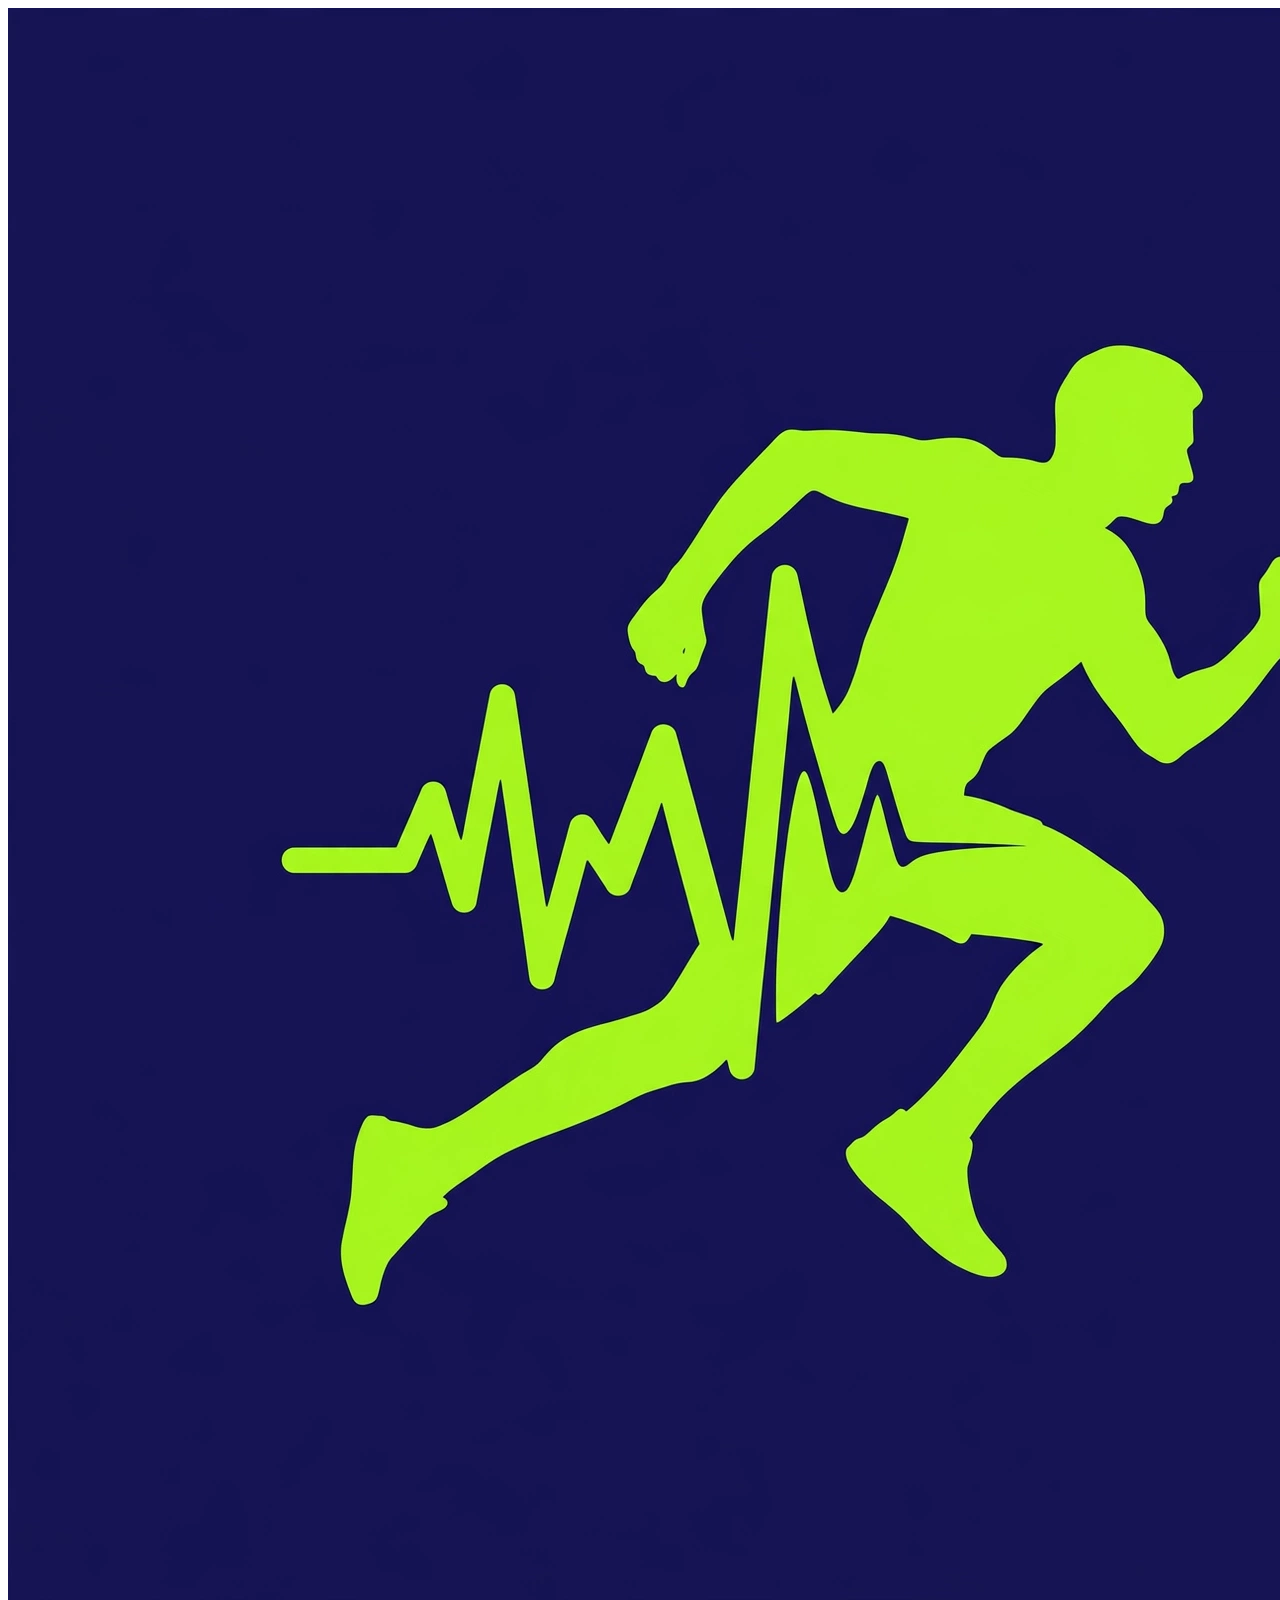
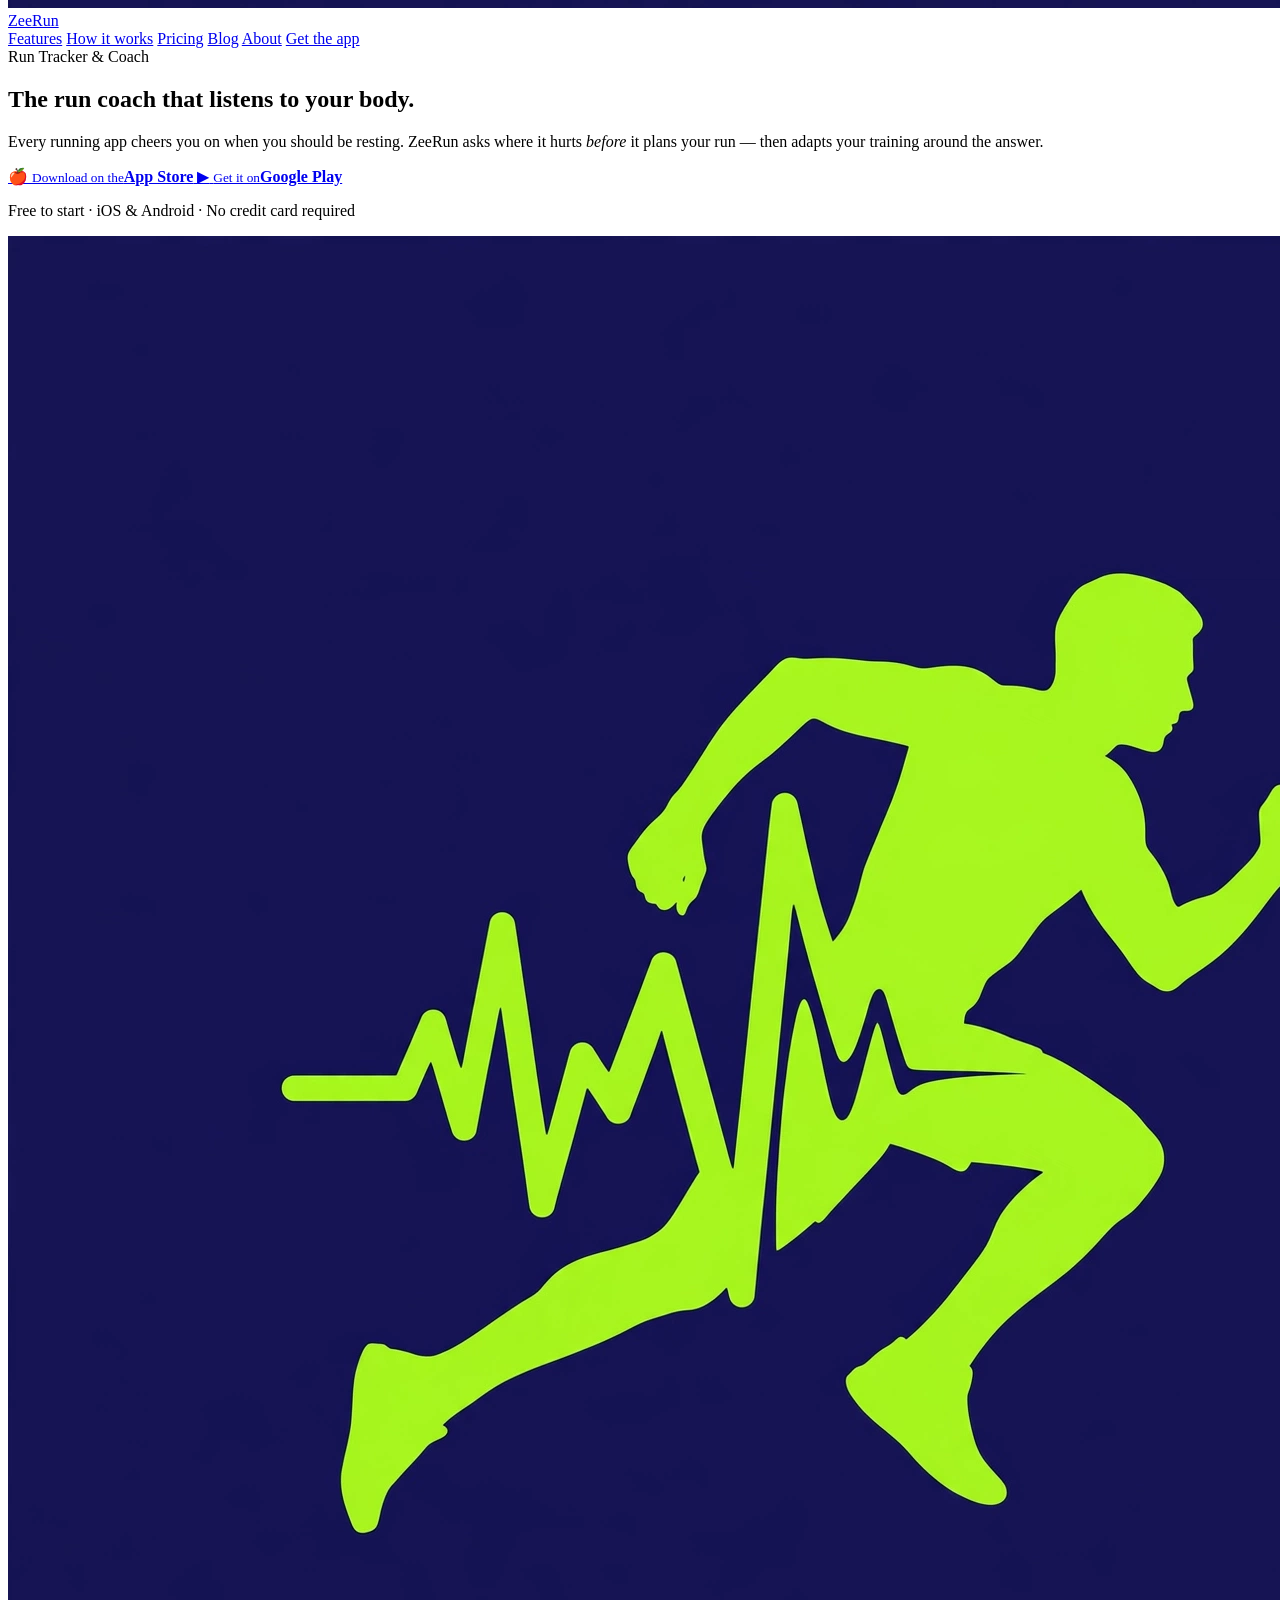
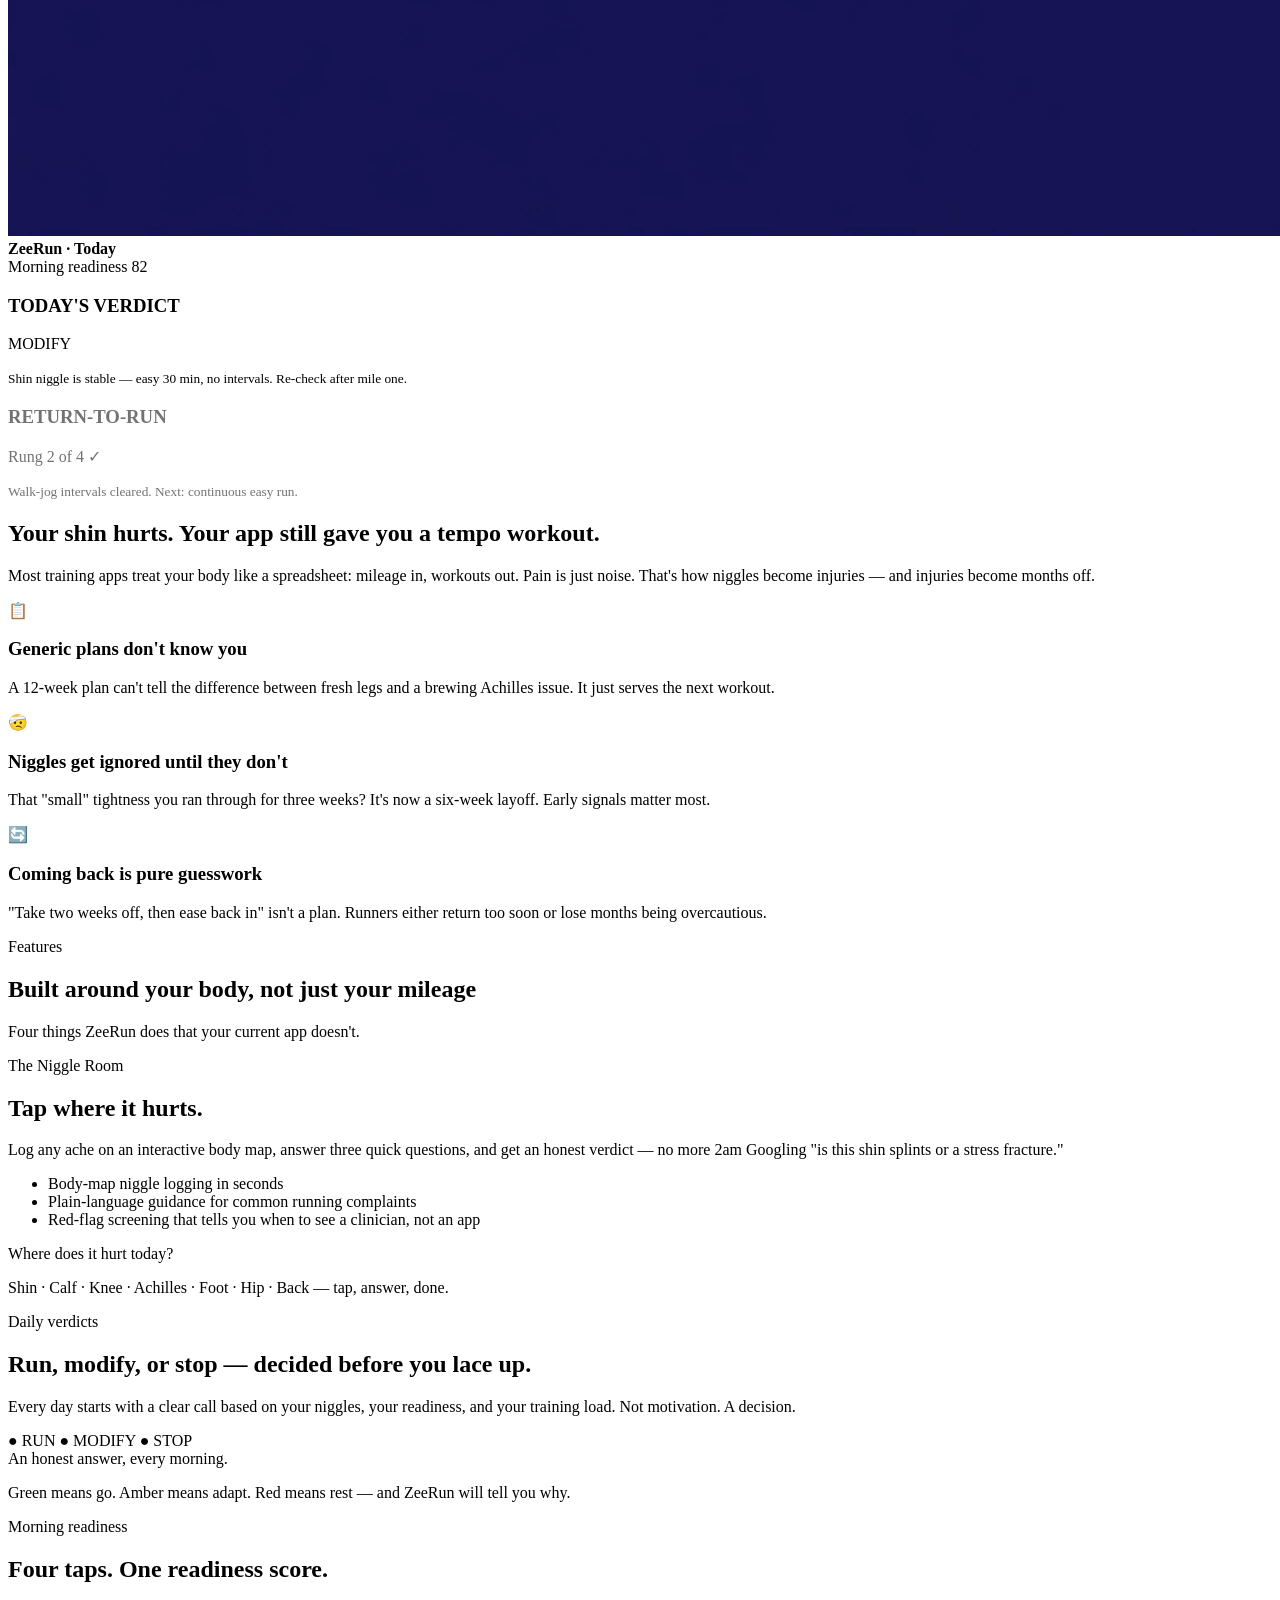
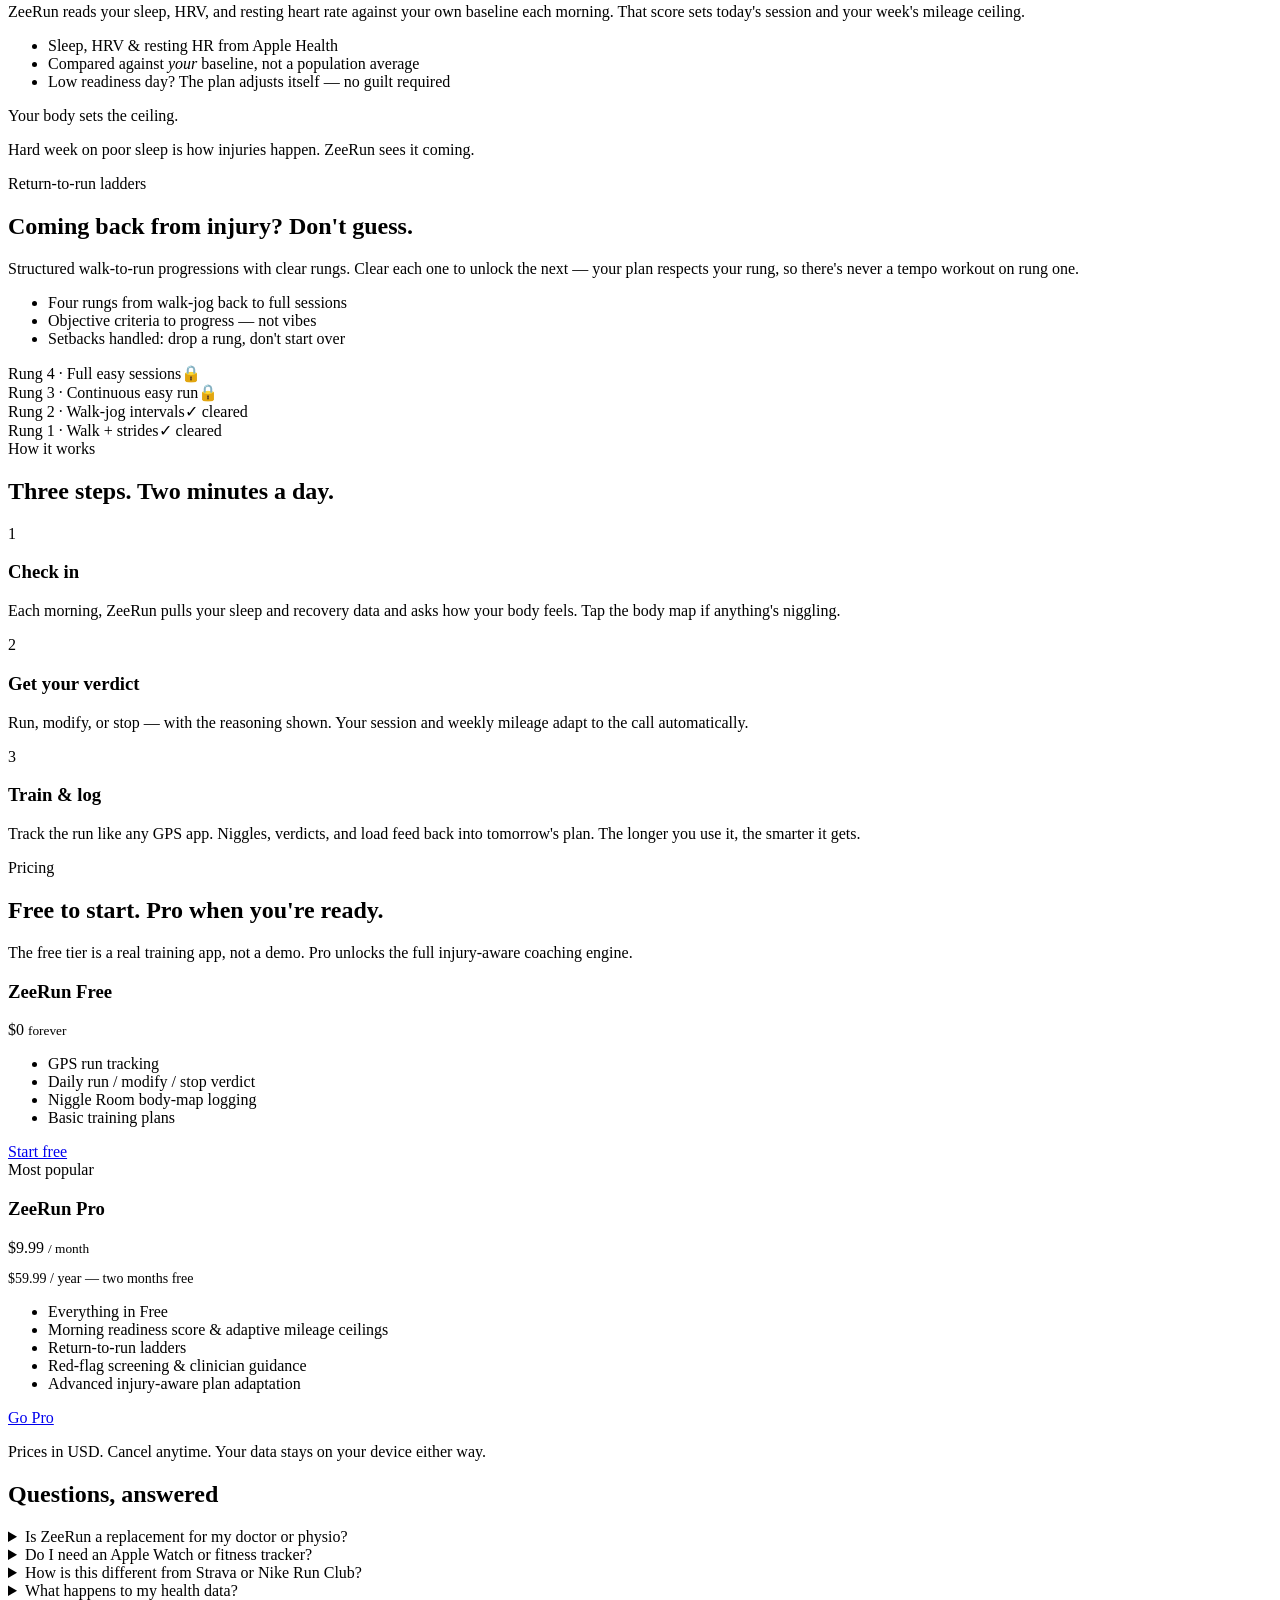
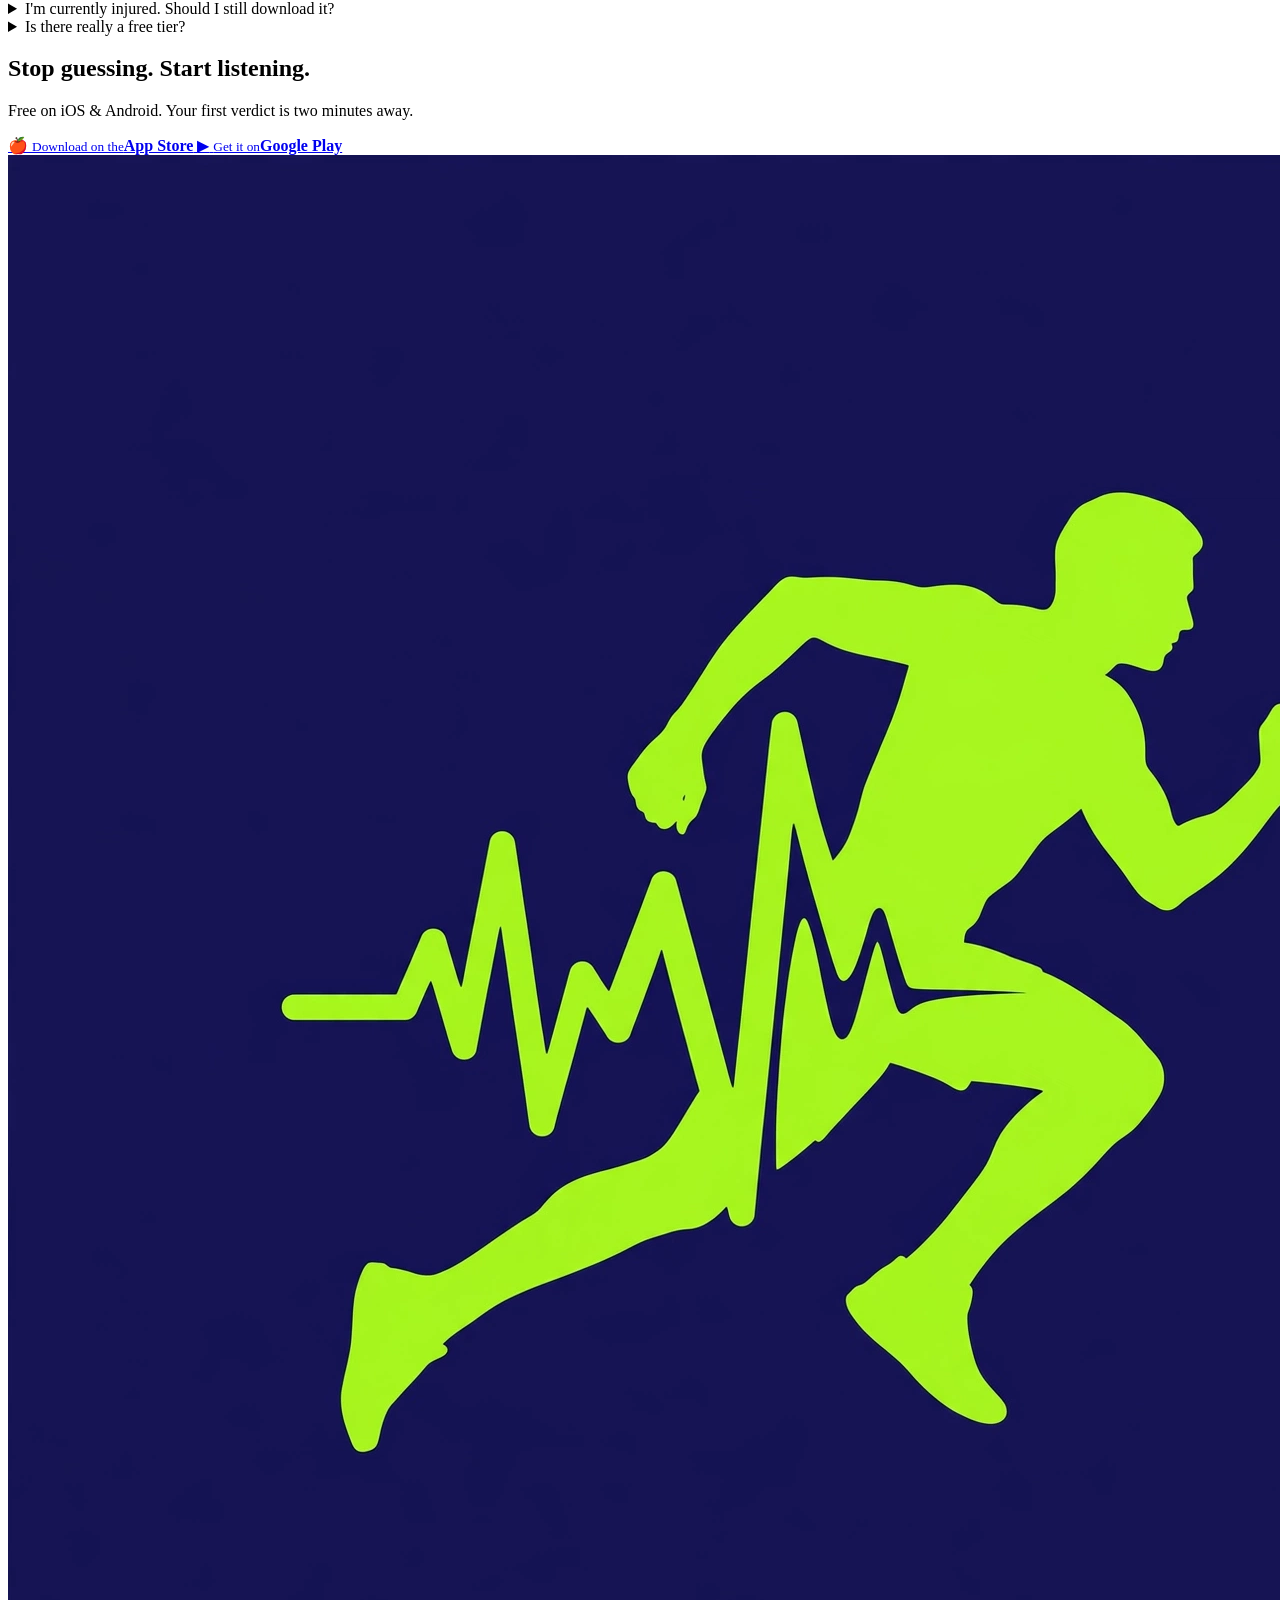
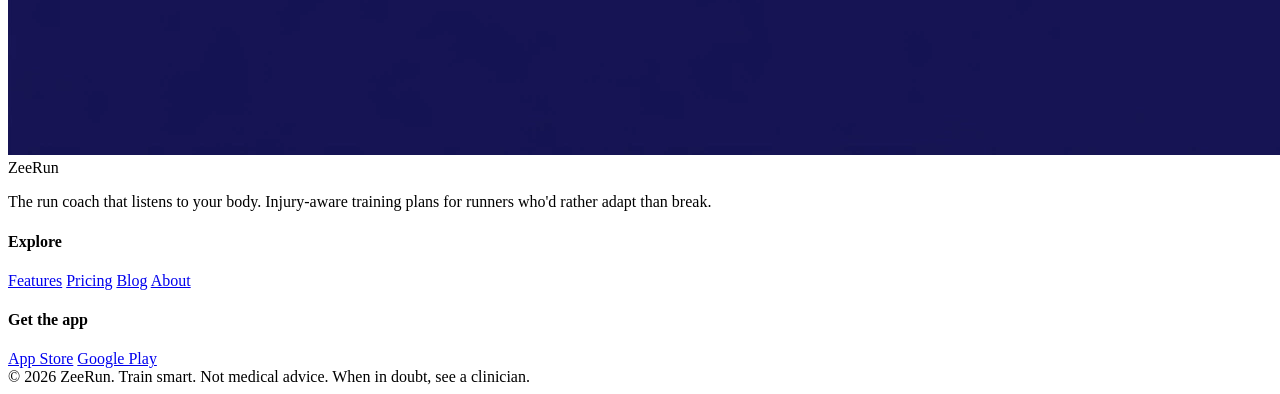
==== index.html @ fa47cc6f "Add index.html" ====
<!DOCTYPE html>
<html lang="en">
<head>
  <meta charset="UTF-8">
  <meta name="viewport" content="width=device-width, initial-scale=1.0">
  <title>ZeeRun — The Run Coach That Listens to Your Body</title>
  <meta name="description" content="ZeeRun is an injury-aware run tracker and coach. Log niggles on a body map, get run/modify/stop verdicts, follow return-to-run ladders, and train around your readiness. Free on iOS & Android.">
  <meta property="og:title" content="ZeeRun — The Run Coach That Listens to Your Body">
  <meta property="og:description" content="Injury-aware training plans. Tap where it hurts, get an honest verdict: run, modify, or stop. Free on iOS & Android.">
  <meta property="og:type" content="website">
  <meta property="og:image" content="images/logo.png">
  <meta name="theme-color" content="#0B1526">
  <link rel="icon" type="image/png" href="images/logo.png">
  <link rel="stylesheet" href="styles.css">
</head>
<body>

<header class="site-header">
  <div class="wrap">
    <a class="brand" href="index.html">
      <img src="images/logo.png" alt="ZeeRun logo">
      ZeeRun
    </a>
    <nav class="nav">
      <a href="#features">Features</a>
      <a href="#how">How it works</a>
      <a href="#pricing">Pricing</a>
      <a href="blog/index.html">Blog</a>
      <a href="about.html">About</a>
      <a class="btn-small" href="#download">Get the app</a>
    </nav>
  </div>
</header>

<section class="hero">
  <div class="wrap hero-grid">
    <div>
      <span class="kicker">Run Tracker &amp; Coach</span>
      <h1>The run coach that <span class="lime">listens to your body.</span></h1>
      <p class="lede">Every running app cheers you on when you should be resting. ZeeRun asks where it hurts <em>before</em> it plans your run — then adapts your training around the answer.</p>
      <div class="store-row" id="download">
        <a class="store-btn" href="https://apps.apple.com/us/app/zeerun-run-tracker-coach/id6796361407">
          <span class="glyph">🍎</span>
          <span class="t"><small>Download on the</small><strong>App Store</strong></span>
        </a>
        <!-- PLAY_STORE_PLACEHOLDER: replace href with the real Google Play listing URL when available -->
        <a class="store-btn" href="https://play.google.com/store/apps/details?id=app.rork.al76njhtzkys2uwgfuv7o&pcampaignid=web_share">
          <span class="glyph">▶</span>
          <span class="t"><small>Get it on</small><strong>Google Play</strong></span>
        </a>
      </div>
      <p class="hero-note">Free to start · iOS &amp; Android · No credit card required</p>
    </div>
    <div>
      <div class="phone" aria-hidden="true">
        <div class="phone-screen">
          <div class="app-row">
            <img src="images/logo.png" alt="">
            <b>ZeeRun · Today</b>
          </div>
          <div class="readiness" style="margin-bottom:12px">
            <span>Morning readiness</span>
            <span class="score">82</span>
          </div>
          <div class="verdict-card">
            <h3>TODAY'S VERDICT</h3>
            <p>MODIFY</p>
            <small>Shin niggle is stable — easy 30 min, no intervals. Re-check after mile one.</small>
          </div>
          <div class="verdict-card modify" style="opacity:.55">
            <h3>RETURN-TO-RUN</h3>
            <p style="font-size:16px">Rung 2 of 4 ✓</p>
            <small>Walk-jog intervals cleared. Next: continuous easy run.</small>
          </div>
        </div>
      </div>
    </div>
  </div>
</section>

<section class="section">
  <div class="wrap">
    <div class="center">
      <h2 class="section-title">Your shin hurts. Your app still gave you a tempo workout.</h2>
      <p class="section-sub">Most training apps treat your body like a spreadsheet: mileage in, workouts out. Pain is just noise. That's how niggles become injuries — and injuries become months off.</p>
    </div>
    <div class="problem-grid">
      <div class="problem-card">
        <div class="icon">📋</div>
        <h3>Generic plans don't know you</h3>
        <p>A 12-week plan can't tell the difference between fresh legs and a brewing Achilles issue. It just serves the next workout.</p>
      </div>
      <div class="problem-card">
        <div class="icon">🤕</div>
        <h3>Niggles get ignored until they don't</h3>
        <p>That "small" tightness you ran through for three weeks? It's now a six-week layoff. Early signals matter most.</p>
      </div>
      <div class="problem-card">
        <div class="icon">🔄</div>
        <h3>Coming back is pure guesswork</h3>
        <p>"Take two weeks off, then ease back in" isn't a plan. Runners either return too soon or lose months being overcautious.</p>
      </div>
    </div>
  </div>
</section>

<section class="section alt" id="features">
  <div class="wrap">
    <div class="center">
      <span class="kicker">Features</span>
      <h2 class="section-title">Built around your body, not just your mileage</h2>
      <p class="section-sub">Four things ZeeRun does that your current app doesn't.</p>
    </div>

    <div class="feature-row">
      <div class="feature-text">
        <span class="feature-tag">The Niggle Room</span>
        <h2>Tap where it hurts.</h2>
        <p>Log any ache on an interactive body map, answer three quick questions, and get an honest verdict — no more 2am Googling "is this shin splints or a stress fracture."</p>
        <ul>
          <li>Body-map niggle logging in seconds</li>
          <li>Plain-language guidance for common running complaints</li>
          <li>Red-flag screening that tells you when to see a clinician, not an app</li>
        </ul>
      </div>
      <div class="feature-visual">
        <div class="big">Where does it <span class="lime">hurt today?</span></div>
        <p class="caption">Shin · Calf · Knee · Achilles · Foot · Hip · Back — tap, answer, done.</p>
      </div>
    </div>

    <div class="feature-row flip">
      <div class="feature-text">
        <span class="feature-tag">Daily verdicts</span>
        <h2>Run, modify, or stop — decided before you lace up.</h2>
        <p>Every day starts with a clear call based on your niggles, your readiness, and your training load. Not motivation. A decision.</p>
        <div class="pill-row">
          <span class="pill">● RUN</span>
          <span class="pill modify">● MODIFY</span>
          <span class="pill stop">● STOP</span>
        </div>
      </div>
      <div class="feature-visual">
        <div class="big">An honest answer, <span class="lime">every morning.</span></div>
        <p class="caption">Green means go. Amber means adapt. Red means rest — and ZeeRun will tell you why.</p>
      </div>
    </div>

    <div class="feature-row">
      <div class="feature-text">
        <span class="feature-tag">Morning readiness</span>
        <h2>Four taps. One readiness score.</h2>
        <p>ZeeRun reads your sleep, HRV, and resting heart rate against your own baseline each morning. That score sets today's session and your week's mileage ceiling.</p>
        <ul>
          <li>Sleep, HRV &amp; resting HR from Apple Health</li>
          <li>Compared against <em>your</em> baseline, not a population average</li>
          <li>Low readiness day? The plan adjusts itself — no guilt required</li>
        </ul>
      </div>
      <div class="feature-visual">
        <div class="big">Your body sets <span class="lime">the ceiling.</span></div>
        <p class="caption">Hard week on poor sleep is how injuries happen. ZeeRun sees it coming.</p>
      </div>
    </div>

    <div class="feature-row flip">
      <div class="feature-text">
        <span class="feature-tag">Return-to-run ladders</span>
        <h2>Coming back from injury? Don't guess.</h2>
        <p>Structured walk-to-run progressions with clear rungs. Clear each one to unlock the next — your plan respects your rung, so there's never a tempo workout on rung one.</p>
        <ul>
          <li>Four rungs from walk-jog back to full sessions</li>
          <li>Objective criteria to progress — not vibes</li>
          <li>Setbacks handled: drop a rung, don't start over</li>
        </ul>
      </div>
      <div class="feature-visual">
        <div class="ladder">
          <div class="rung"><span>Rung 4 · Full easy sessions</span><span class="locked">🔒</span></div>
          <div class="rung"><span>Rung 3 · Continuous easy run</span><span class="locked">🔒</span></div>
          <div class="rung"><span>Rung 2 · Walk-jog intervals</span><span class="done">✓ cleared</span></div>
          <div class="rung"><span>Rung 1 · Walk + strides</span><span class="done">✓ cleared</span></div>
        </div>
      </div>
    </div>
  </div>
</section>

<section class="section" id="how">
  <div class="wrap">
    <div class="center">
      <span class="kicker" style="color:var(--lime-dark)">How it works</span>
      <h2 class="section-title">Three steps. Two minutes a day.</h2>
    </div>
    <div class="steps">
      <div class="step">
        <div class="num">1</div>
        <h3>Check in</h3>
        <p>Each morning, ZeeRun pulls your sleep and recovery data and asks how your body feels. Tap the body map if anything's niggling.</p>
      </div>
      <div class="step">
        <div class="num">2</div>
        <h3>Get your verdict</h3>
        <p>Run, modify, or stop — with the reasoning shown. Your session and weekly mileage adapt to the call automatically.</p>
      </div>
      <div class="step">
        <div class="num">3</div>
        <h3>Train &amp; log</h3>
        <p>Track the run like any GPS app. Niggles, verdicts, and load feed back into tomorrow's plan. The longer you use it, the smarter it gets.</p>
      </div>
    </div>
  </div>
</section>

<section class="section alt" id="pricing">
  <div class="wrap">
    <div class="center">
      <span class="kicker">Pricing</span>
      <h2 class="section-title">Free to start. Pro when you're ready.</h2>
      <p class="section-sub">The free tier is a real training app, not a demo. Pro unlocks the full injury-aware coaching engine.</p>
    </div>
    <div class="pricing-grid">
      <div class="price-card">
        <h3>ZeeRun Free</h3>
        <div class="price">$0 <small>forever</small></div>
        <ul>
          <li>GPS run tracking</li>
          <li>Daily run / modify / stop verdict</li>
          <li>Niggle Room body-map logging</li>
          <li>Basic training plans</li>
        </ul>
        <a class="btn ghost" href="https://apps.apple.com/us/app/zeerun-run-tracker-coach/id6796361407">Start free</a>
      </div>
      <div class="price-card pro">
        <span class="badge">Most popular</span>
        <h3>ZeeRun Pro</h3>
        <div class="price">$9.99 <small>/ month</small></div>
        <p style="color:var(--gray);font-size:14px">$59.99 / year — two months free</p>
        <ul>
          <li>Everything in Free</li>
          <li>Morning readiness score &amp; adaptive mileage ceilings</li>
          <li>Return-to-run ladders</li>
          <li>Red-flag screening &amp; clinician guidance</li>
          <li>Advanced injury-aware plan adaptation</li>
        </ul>
        <a class="btn" href="https://apps.apple.com/us/app/zeerun-run-tracker-coach/id6796361407">Go Pro</a>
      </div>
    </div>
    <p class="pricing-note">Prices in USD. Cancel anytime. Your data stays on your device either way.</p>
  </div>
</section>

<section class="section">
  <div class="wrap">
    <div class="center">
      <h2 class="section-title">Questions, answered</h2>
    </div>
    <div class="faq">
      <details>
        <summary>Is ZeeRun a replacement for my doctor or physio?</summary>
        <p>No — and it will tell you so. ZeeRun handles the everyday training decisions (run, modify, stop) and screens for red flags. When something looks serious, it tells you to see a clinician instead of an app.</p>
      </details>
      <details>
        <summary>Do I need an Apple Watch or fitness tracker?</summary>
        <p>No. The morning readiness score works best with sleep and heart-rate data from Apple Health, but everything else — niggle logging, verdicts, plans, ladders — works with just your phone.</p>
      </details>
      <details>
        <summary>How is this different from Strava or Nike Run Club?</summary>
        <p>Those apps are brilliant at recording what you did. ZeeRun is built around what you should do <em>next</em> — it factors in pain, recovery, and injury risk before planning your session, not after.</p>
      </details>
      <details>
        <summary>What happens to my health data?</summary>
        <p>It stays on your device. ZeeRun reads Apple Health data to compute your readiness and verdicts, but doesn't upload your health data to its servers.</p>
      </details>
      <details>
        <summary>I'm currently injured. Should I still download it?</summary>
        <p>Yes — that's exactly when the return-to-run ladders earn their keep. Log where you are, follow the rungs, and let the plan respect your recovery instead of rushing it.</p>
      </details>
      <details>
        <summary>Is there really a free tier?</summary>
        <p>Really. GPS tracking, daily verdicts, and niggle logging are free forever. Pro ($9.99/mo or $59.99/yr) adds readiness scores, ladders, and deeper plan adaptation.</p>
      </details>
    </div>
  </div>
</section>

<section class="cta-band">
  <div class="wrap">
    <h2>Stop guessing. Start listening.</h2>
    <p>Free on iOS &amp; Android. Your first verdict is two minutes away.</p>
    <div class="store-row" style="justify-content:center">
      <a class="store-btn" href="https://apps.apple.com/us/app/zeerun-run-tracker-coach/id6796361407">
        <span class="glyph">🍎</span>
        <span class="t"><small>Download on the</small><strong>App Store</strong></span>
      </a>
      <!-- PLAY_STORE_PLACEHOLDER: replace href with the real Google Play listing URL when available -->
      <a class="store-btn" href="https://play.google.com/store/apps/details?id=app.rork.al76njhtzkys2uwgfuv7o&pcampaignid=web_share">
        <span class="glyph">▶</span>
        <span class="t"><small>Get it on</small><strong>Google Play</strong></span>
      </a>
    </div>
  </div>
</section>

<footer class="site-footer">
  <div class="wrap">
    <div class="footer-grid">
      <div>
        <div class="footer-brand"><img src="images/logo.png" alt="ZeeRun logo"> ZeeRun</div>
        <p>The run coach that listens to your body. Injury-aware training plans for runners who'd rather adapt than break.</p>
      </div>
      <div>
        <h4>Explore</h4>
        <a href="#features">Features</a>
        <a href="#pricing">Pricing</a>
        <a href="blog/index.html">Blog</a>
        <a href="about.html">About</a>
      </div>
      <div>
        <h4>Get the app</h4>
        <a href="https://apps.apple.com/us/app/zeerun-run-tracker-coach/id6796361407">App Store</a>
        <!-- PLAY_STORE_PLACEHOLDER -->
        <a href="https://play.google.com/store/apps/details?id=app.rork.al76njhtzkys2uwgfuv7o&pcampaignid=web_share">Google Play</a>
      </div>
    </div>
    <div class="footer-bottom">
      <span>© 2026 ZeeRun. Train smart.</span>
      <span>Not medical advice. When in doubt, see a clinician.</span>
    </div>
  </div>
</footer>

</body>
</html>
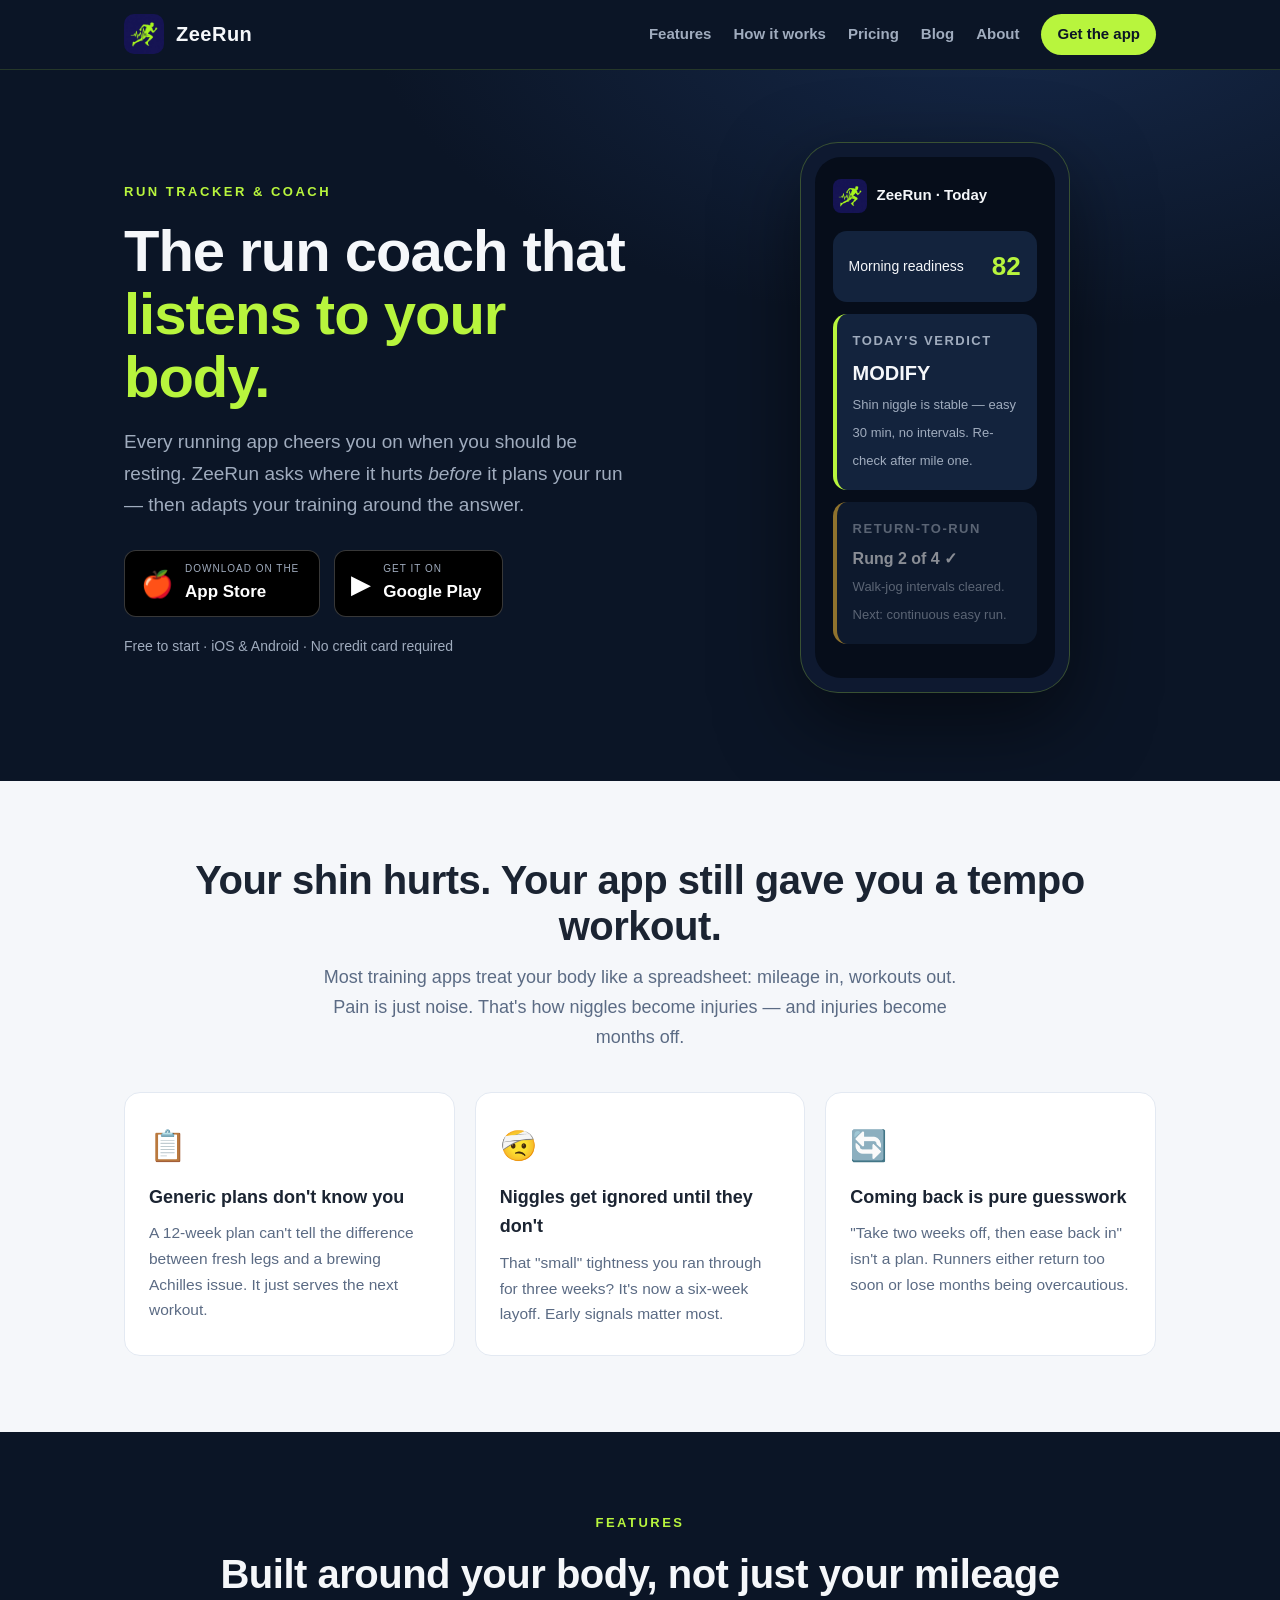
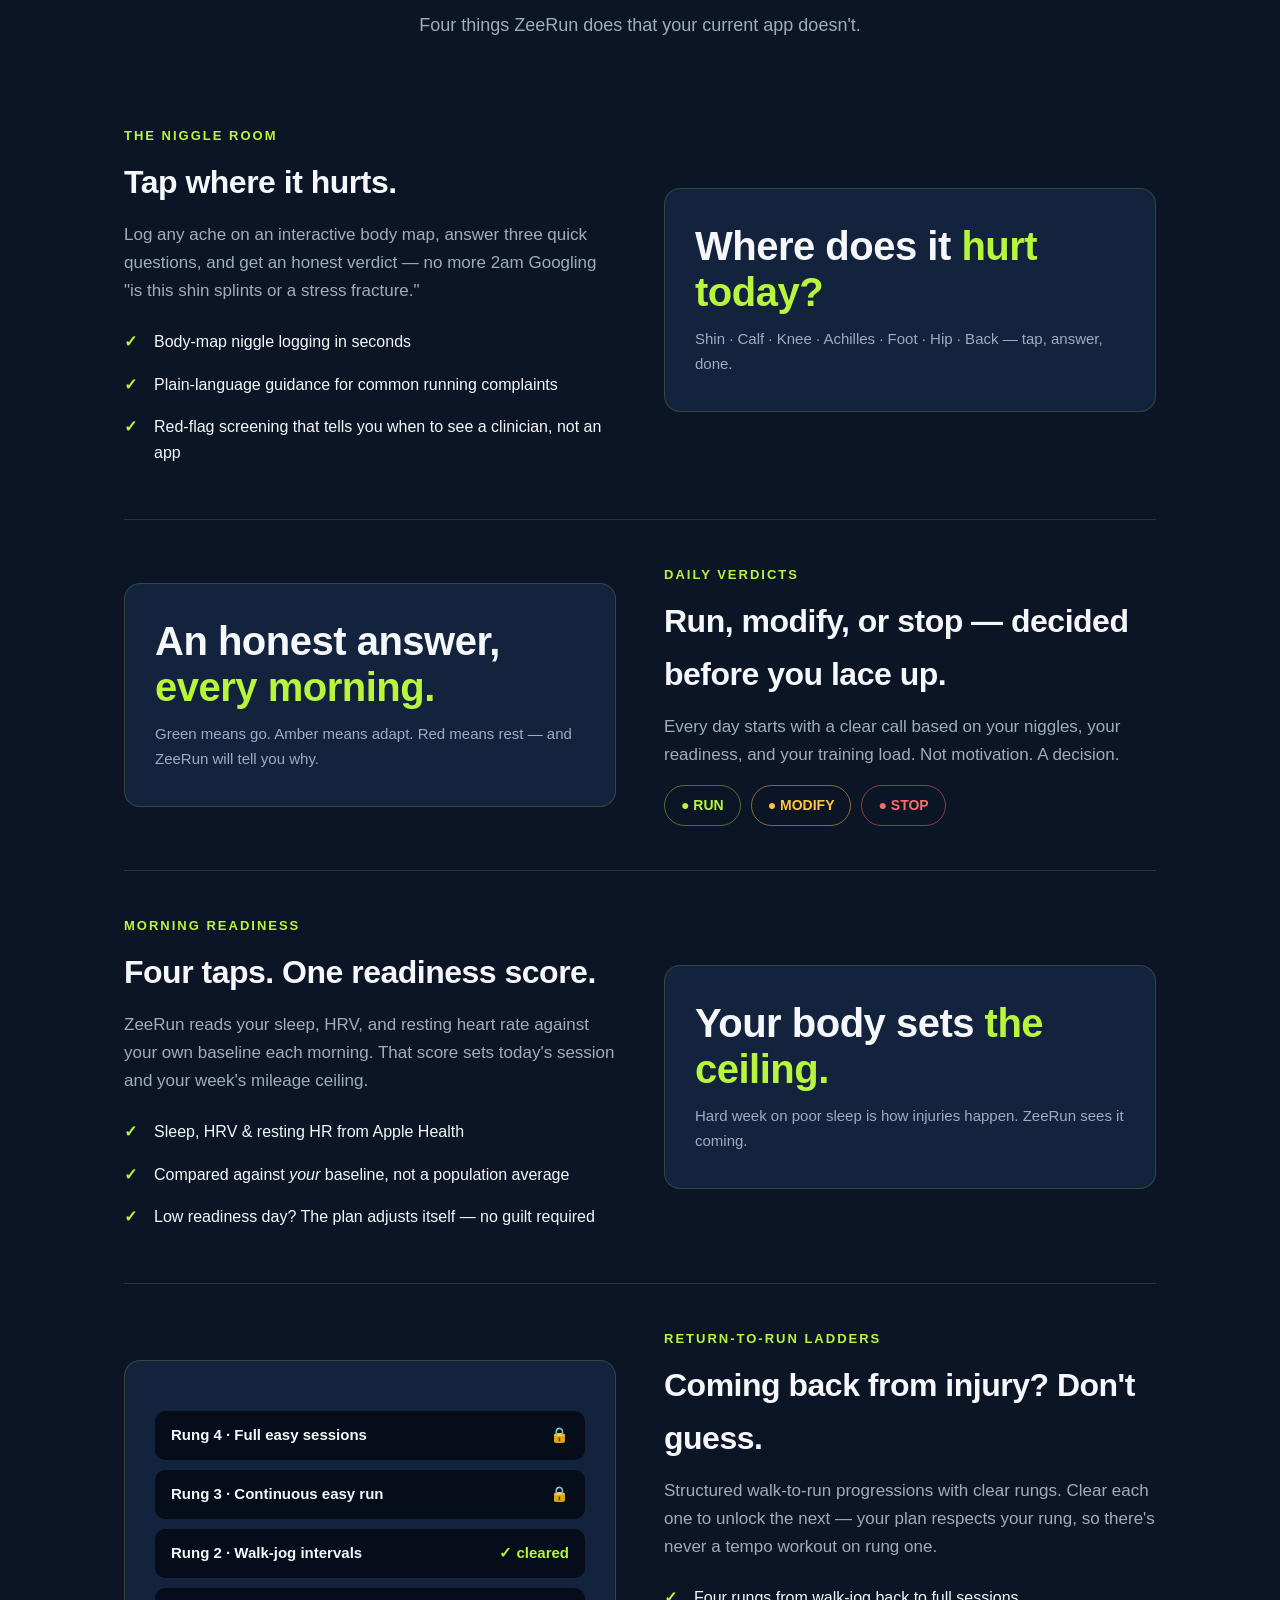
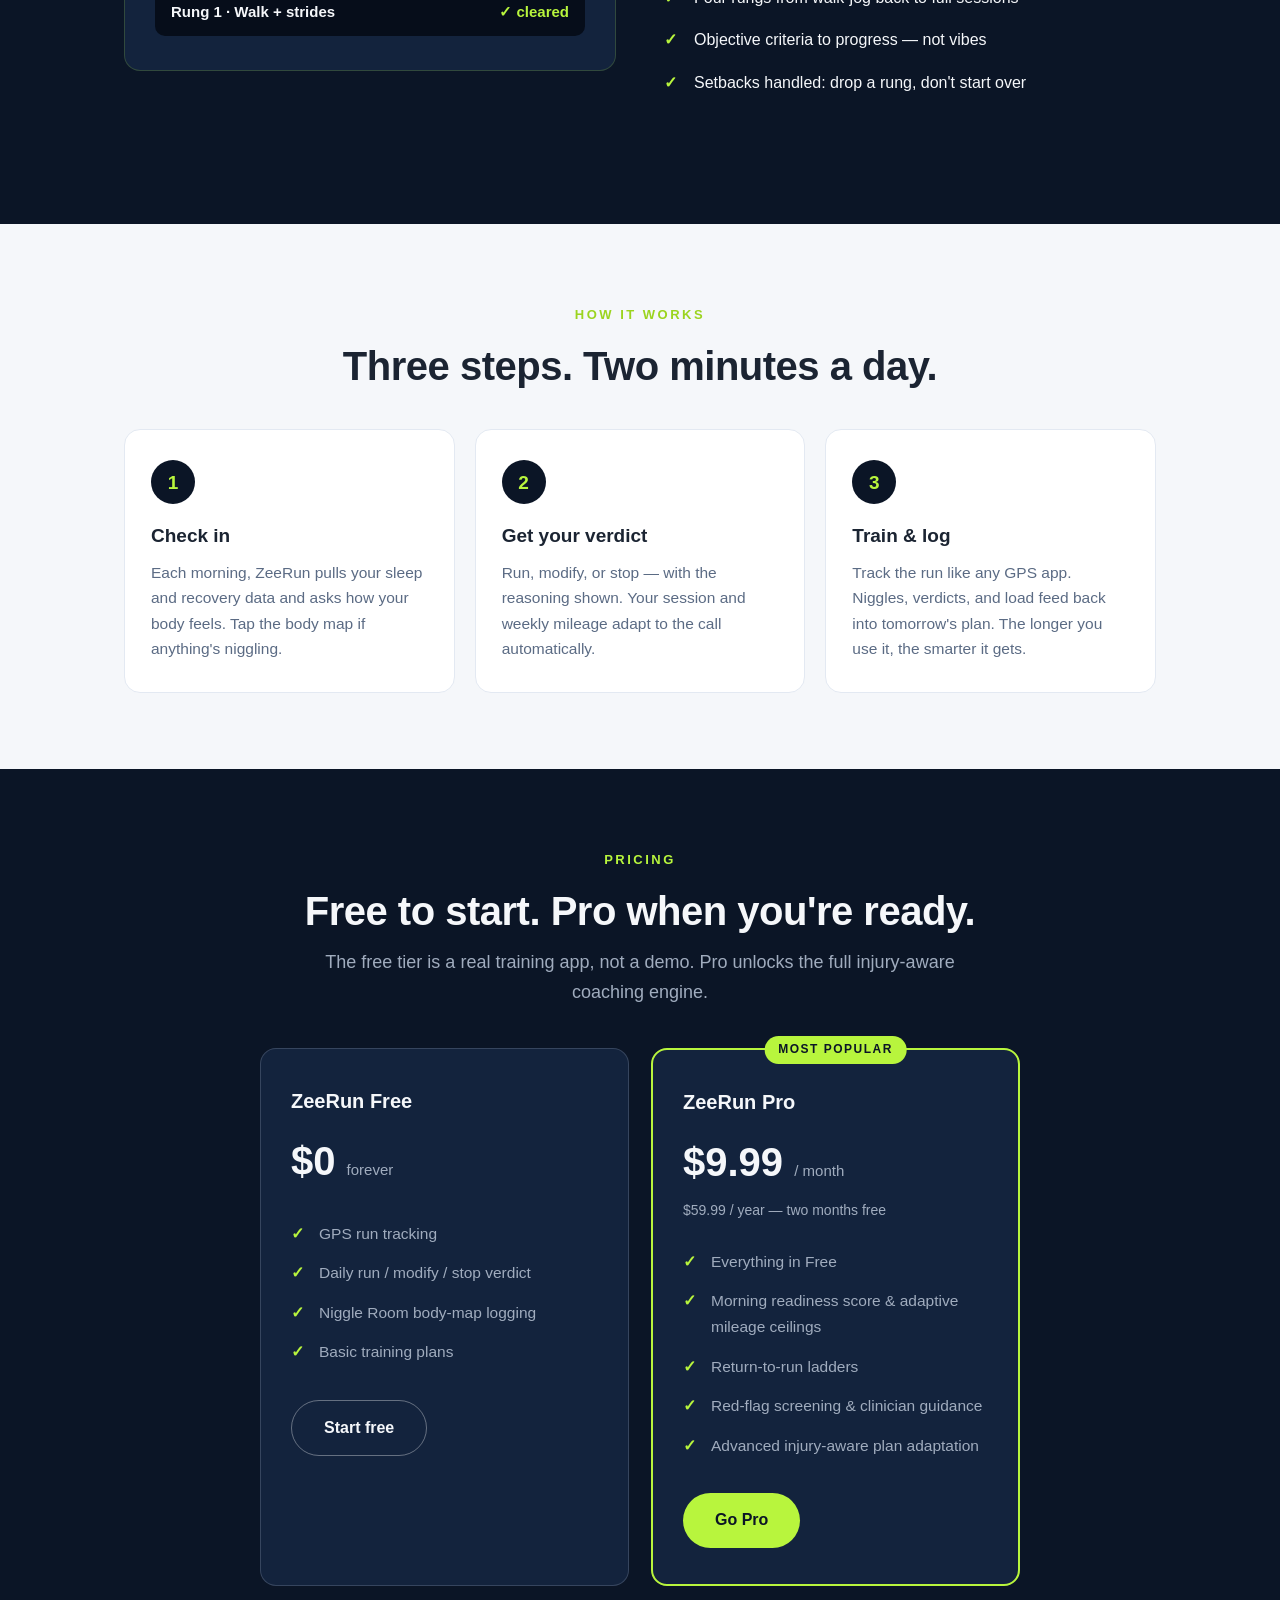
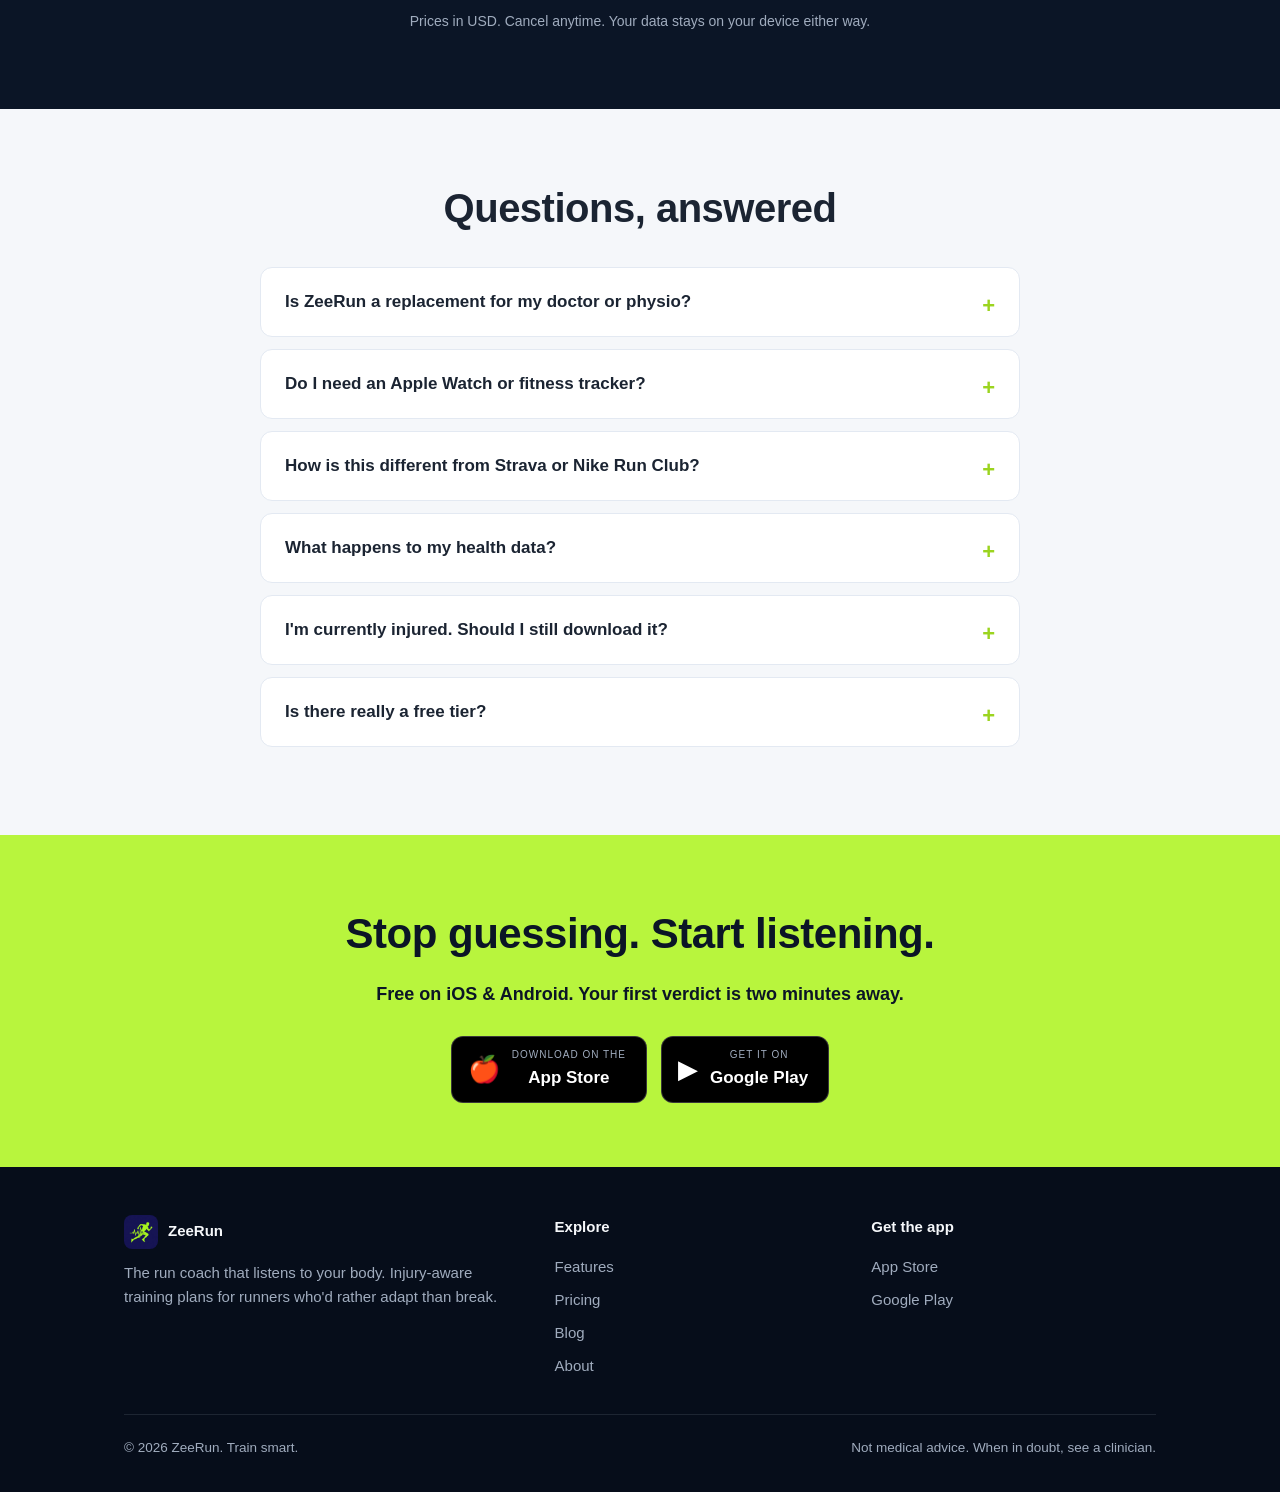
==== commit 898e01e2: "SEO pass: index.html" ====
--- a/index.html
+++ b/index.html
@@ -8,10 +8,17 @@
   <meta property="og:title" content="ZeeRun — The Run Coach That Listens to Your Body">
   <meta property="og:description" content="Injury-aware training plans. Tap where it hurts, get an honest verdict: run, modify, or stop. Free on iOS & Android.">
   <meta property="og:type" content="website">
-  <meta property="og:image" content="images/logo.png">
+  <link rel="canonical" href="https://zeerun.netlify.app/">
+  <meta property="og:url" content="https://zeerun.netlify.app/">
+  <meta property="og:image" content="https://zeerun.netlify.app/images/logo.png">
   <meta name="theme-color" content="#0B1526">
   <link rel="icon" type="image/png" href="images/logo.png">
   <link rel="stylesheet" href="styles.css">
+  <script type="application/ld+json">
+  {"@context":"https://schema.org","@type":"Organization","name":"ZeeRun",
+   "url":"https://zeerun.netlify.app/","logo":"https://zeerun.netlify.app/images/logo.png",
+   "sameAs":["https://www.instagram.com/zeerun7/"]}
+  </script>
 </head>
 <body>
 
--- a/styles.css
+++ b/styles.css
@@ -0,0 +1,575 @@
+/* ZeeRun — shared stylesheet
+   Brand: navy #0B1526, lime #B8F53D, white #F5F7FA, gray #A0ACBE */
+
+:root {
+  --navy: #0B1526;
+  --navy-deep: #060D1A;
+  --navy-soft: #13233D;
+  --lime: #B8F53D;
+  --lime-dark: #9BD41F;
+  --white: #F5F7FA;
+  --gray: #A0ACBE;
+  --ink: #1B2432;
+  --muted: #5B6B84;
+  --radius: 16px;
+  --maxw: 1080px;
+}
+
+* { box-sizing: border-box; margin: 0; padding: 0; }
+
+html { scroll-behavior: smooth; }
+
+body {
+  font-family: -apple-system, BlinkMacSystemFont, "Segoe UI", Inter, Roboto,
+    "Helvetica Neue", Arial, sans-serif;
+  background: var(--white);
+  color: var(--ink);
+  line-height: 1.65;
+  font-size: 17px;
+  -webkit-font-smoothing: antialiased;
+}
+
+img { max-width: 100%; height: auto; display: block; }
+
+a { color: inherit; }
+
+.wrap {
+  max-width: var(--maxw);
+  margin: 0 auto;
+  padding: 0 24px;
+}
+
+/* ---------- Header / nav ---------- */
+.site-header {
+  background: var(--navy);
+  color: var(--white);
+  position: sticky;
+  top: 0;
+  z-index: 50;
+  border-bottom: 1px solid rgba(184, 245, 61, 0.15);
+}
+.site-header .wrap {
+  display: flex;
+  align-items: center;
+  justify-content: space-between;
+  padding-top: 14px;
+  padding-bottom: 14px;
+}
+.brand {
+  display: flex;
+  align-items: center;
+  gap: 12px;
+  text-decoration: none;
+  font-weight: 800;
+  font-size: 20px;
+  letter-spacing: 0.5px;
+}
+.brand img {
+  width: 40px;
+  height: 40px;
+  border-radius: 10px;
+}
+.nav { display: flex; gap: 22px; align-items: center; }
+.nav a {
+  text-decoration: none;
+  color: var(--gray);
+  font-size: 15px;
+  font-weight: 600;
+}
+.nav a:hover { color: var(--lime); }
+.nav .btn-small {
+  background: var(--lime);
+  color: var(--navy);
+  padding: 8px 16px;
+  border-radius: 999px;
+}
+.nav .btn-small:hover { background: var(--lime-dark); color: var(--navy); }
+
+/* ---------- Hero ---------- */
+.hero {
+  background: radial-gradient(1200px 600px at 80% -10%, #16294a 0%, var(--navy) 55%),
+    var(--navy);
+  color: var(--white);
+  padding: 72px 0 88px;
+  overflow: hidden;
+}
+.hero-grid {
+  display: grid;
+  grid-template-columns: 1.1fr 0.9fr;
+  gap: 48px;
+  align-items: center;
+}
+.kicker {
+  display: inline-block;
+  color: var(--lime);
+  font-weight: 700;
+  font-size: 13px;
+  letter-spacing: 2.5px;
+  text-transform: uppercase;
+  margin-bottom: 18px;
+}
+.hero h1 {
+  font-size: clamp(36px, 5.2vw, 58px);
+  line-height: 1.08;
+  letter-spacing: -1px;
+  margin-bottom: 18px;
+}
+.hero h1 .lime { color: var(--lime); }
+.hero .lede {
+  color: var(--gray);
+  font-size: 19px;
+  max-width: 520px;
+  margin-bottom: 30px;
+}
+.store-row { display: flex; gap: 14px; flex-wrap: wrap; }
+.store-btn {
+  display: inline-flex;
+  align-items: center;
+  gap: 12px;
+  background: #000;
+  border: 1px solid rgba(255, 255, 255, 0.22);
+  color: #fff;
+  text-decoration: none;
+  padding: 10px 20px 10px 16px;
+  border-radius: 12px;
+  transition: transform 0.15s ease, border-color 0.15s ease;
+}
+.store-btn:hover { transform: translateY(-2px); border-color: var(--lime); }
+.store-btn .glyph { font-size: 26px; line-height: 1; }
+.store-btn .t small { display: block; font-size: 10px; text-transform: uppercase; letter-spacing: 1px; color: var(--gray); }
+.store-btn .t strong { display: block; font-size: 17px; font-weight: 700; }
+.hero-note { margin-top: 18px; color: var(--gray); font-size: 14px; }
+
+/* CSS phone mockup */
+.phone {
+  width: 270px;
+  margin: 0 auto;
+  background: #0e1930;
+  border: 1px solid rgba(184, 245, 61, 0.25);
+  border-radius: 38px;
+  padding: 14px;
+  box-shadow: 0 30px 80px rgba(0, 0, 0, 0.5);
+}
+.phone-screen {
+  background: var(--navy-deep);
+  border-radius: 26px;
+  padding: 22px 18px;
+  color: var(--white);
+  min-height: 420px;
+}
+.phone-screen .app-row {
+  display: flex;
+  align-items: center;
+  gap: 10px;
+  margin-bottom: 18px;
+}
+.phone-screen .app-row img { width: 34px; height: 34px; border-radius: 8px; }
+.phone-screen .app-row b { font-size: 15px; }
+.verdict-card {
+  background: var(--navy-soft);
+  border-radius: 14px;
+  padding: 16px;
+  margin-bottom: 12px;
+  border-left: 4px solid var(--lime);
+}
+.verdict-card.modify { border-left-color: #FFC53D; }
+.verdict-card h3 { font-size: 13px; letter-spacing: 1.5px; color: var(--gray); margin-bottom: 6px; }
+.verdict-card p { font-size: 20px; font-weight: 800; }
+.verdict-card small { color: var(--gray); font-size: 13px; }
+.readiness {
+  display: flex;
+  justify-content: space-between;
+  align-items: center;
+  background: var(--navy-soft);
+  border-radius: 14px;
+  padding: 14px 16px;
+  font-size: 14px;
+}
+.readiness .score { color: var(--lime); font-size: 26px; font-weight: 800; }
+
+/* ---------- Sections ---------- */
+.section { padding: 76px 0; }
+.section.alt { background: var(--navy); color: var(--white); }
+.section-title {
+  font-size: clamp(28px, 3.6vw, 40px);
+  letter-spacing: -0.5px;
+  line-height: 1.15;
+  margin-bottom: 14px;
+}
+.section-sub { color: var(--muted); max-width: 640px; margin-bottom: 40px; font-size: 18px; }
+.section.alt .section-sub { color: var(--gray); }
+.center { text-align: center; }
+.center .section-sub { margin-left: auto; margin-right: auto; }
+
+/* Problem section */
+.problem-grid {
+  display: grid;
+  grid-template-columns: repeat(3, 1fr);
+  gap: 20px;
+  margin-top: 40px;
+}
+.problem-card {
+  background: #fff;
+  border: 1px solid #E3E9F2;
+  border-radius: var(--radius);
+  padding: 28px 24px;
+}
+.problem-card .icon { font-size: 30px; margin-bottom: 12px; }
+.problem-card h3 { font-size: 18px; margin-bottom: 8px; }
+.problem-card p { color: var(--muted); font-size: 15.5px; }
+
+/* Feature rows */
+.feature-row {
+  display: grid;
+  grid-template-columns: 1fr 1fr;
+  gap: 48px;
+  align-items: center;
+  padding: 44px 0;
+  border-bottom: 1px solid rgba(160, 172, 190, 0.18);
+}
+.feature-row:last-child { border-bottom: none; }
+.feature-row.flip .feature-text { order: 2; }
+.feature-tag {
+  color: var(--lime);
+  font-size: 13px;
+  font-weight: 700;
+  letter-spacing: 2px;
+  text-transform: uppercase;
+  margin-bottom: 10px;
+  display: block;
+}
+.feature-text h2 { font-size: clamp(24px, 3vw, 32px); margin-bottom: 12px; letter-spacing: -0.5px; }
+.feature-text p { color: var(--gray); margin-bottom: 12px; }
+.feature-text ul { list-style: none; margin-top: 16px; }
+.feature-text li {
+  color: var(--white);
+  padding: 8px 0 8px 30px;
+  position: relative;
+  font-size: 16px;
+}
+.feature-text li::before {
+  content: "✓";
+  color: var(--lime);
+  font-weight: 800;
+  position: absolute;
+  left: 0;
+}
+.feature-visual {
+  background: var(--navy-soft);
+  border: 1px solid rgba(184, 245, 61, 0.18);
+  border-radius: var(--radius);
+  padding: 34px 30px;
+  min-height: 220px;
+  display: flex;
+  flex-direction: column;
+  justify-content: center;
+}
+.feature-visual .big {
+  font-size: clamp(28px, 3.4vw, 40px);
+  font-weight: 800;
+  line-height: 1.15;
+  letter-spacing: -0.5px;
+}
+.feature-visual .big .lime { color: var(--lime); }
+.feature-visual .caption { color: var(--gray); margin-top: 12px; font-size: 15px; }
+.pill-row { display: flex; gap: 10px; margin-top: 16px; flex-wrap: wrap; }
+.pill {
+  border: 1px solid rgba(184, 245, 61, 0.4);
+  color: var(--lime);
+  border-radius: 999px;
+  padding: 8px 16px;
+  font-size: 14px;
+  font-weight: 700;
+}
+.pill.stop { border-color: rgba(255, 107, 107, 0.5); color: #FF6B6B; }
+.pill.modify { border-color: rgba(255, 197, 61, 0.5); color: #FFC53D; }
+.ladder { display: flex; flex-direction: column; gap: 10px; margin-top: 16px; }
+.rung {
+  background: var(--navy-deep);
+  border-radius: 10px;
+  padding: 12px 16px;
+  font-size: 15px;
+  font-weight: 600;
+  display: flex;
+  justify-content: space-between;
+  align-items: center;
+}
+.rung .done { color: var(--lime); }
+.rung.locked { opacity: 0.45; }
+
+/* How it works */
+.steps {
+  display: grid;
+  grid-template-columns: repeat(3, 1fr);
+  gap: 20px;
+  margin-top: 40px;
+}
+.step {
+  background: #fff;
+  border: 1px solid #E3E9F2;
+  border-radius: var(--radius);
+  padding: 30px 26px;
+  position: relative;
+}
+.step .num {
+  width: 44px;
+  height: 44px;
+  border-radius: 50%;
+  background: var(--navy);
+  color: var(--lime);
+  font-weight: 800;
+  font-size: 19px;
+  display: flex;
+  align-items: center;
+  justify-content: center;
+  margin-bottom: 16px;
+}
+.step h3 { margin-bottom: 8px; font-size: 19px; }
+.step p { color: var(--muted); font-size: 15.5px; }
+
+/* Pricing */
+.pricing-grid {
+  display: grid;
+  grid-template-columns: 1fr 1fr;
+  gap: 22px;
+  max-width: 760px;
+  margin: 40px auto 0;
+}
+.price-card {
+  background: var(--navy-soft);
+  border: 1px solid rgba(160, 172, 190, 0.25);
+  border-radius: var(--radius);
+  padding: 36px 30px;
+  color: var(--white);
+}
+.price-card.pro {
+  border: 2px solid var(--lime);
+  position: relative;
+}
+.price-card .badge {
+  position: absolute;
+  top: -14px;
+  left: 50%;
+  transform: translateX(-50%);
+  background: var(--lime);
+  color: var(--navy);
+  font-size: 12px;
+  font-weight: 800;
+  letter-spacing: 1.5px;
+  padding: 4px 14px;
+  border-radius: 999px;
+  text-transform: uppercase;
+}
+.price-card h3 { font-size: 20px; margin-bottom: 6px; }
+.price-card .price { font-size: 40px; font-weight: 800; margin: 10px 0 4px; }
+.price-card .price small { font-size: 15px; font-weight: 400; color: var(--gray); }
+.price-card ul { list-style: none; margin: 20px 0 28px; }
+.price-card li { padding: 7px 0 7px 28px; position: relative; font-size: 15.5px; color: var(--gray); }
+.price-card li::before { content: "✓"; color: var(--lime); font-weight: 800; position: absolute; left: 0; }
+.btn {
+  display: inline-block;
+  background: var(--lime);
+  color: var(--navy);
+  font-weight: 800;
+  text-decoration: none;
+  padding: 14px 32px;
+  border-radius: 999px;
+  font-size: 16px;
+  transition: transform 0.15s ease, background 0.15s ease;
+}
+.btn:hover { background: var(--lime-dark); transform: translateY(-2px); }
+.btn.ghost {
+  background: transparent;
+  color: var(--white);
+  border: 1px solid rgba(255, 255, 255, 0.35);
+}
+.btn.ghost:hover { border-color: var(--lime); color: var(--lime); background: transparent; }
+.pricing-note { text-align: center; color: var(--gray); font-size: 14px; margin-top: 24px; }
+
+/* FAQ */
+.faq { max-width: 760px; margin: 36px auto 0; }
+.faq details {
+  background: #fff;
+  border: 1px solid #E3E9F2;
+  border-radius: 12px;
+  margin-bottom: 12px;
+  padding: 20px 24px;
+}
+.faq summary {
+  font-weight: 700;
+  font-size: 17px;
+  cursor: pointer;
+  list-style: none;
+}
+.faq summary::-webkit-details-marker { display: none; }
+.faq summary::after { content: "+"; float: right; color: var(--lime-dark); font-size: 22px; }
+.faq details[open] summary::after { content: "–"; }
+.faq p { color: var(--muted); margin-top: 12px; font-size: 16px; }
+
+/* CTA band */
+.cta-band {
+  background: var(--lime);
+  color: var(--navy);
+  padding: 64px 0;
+  text-align: center;
+}
+.cta-band h2 { font-size: clamp(28px, 4vw, 42px); letter-spacing: -0.5px; margin-bottom: 12px; }
+.cta-band p { font-weight: 600; margin-bottom: 26px; font-size: 18px; }
+.cta-band .btn { background: var(--navy); color: var(--lime); }
+.cta-band .btn:hover { background: var(--navy-deep); }
+
+/* ---------- Blog ---------- */
+.blog-hero {
+  background: var(--navy);
+  color: var(--white);
+  padding: 60px 0 50px;
+}
+.blog-hero h1 { font-size: clamp(32px, 4.5vw, 48px); letter-spacing: -0.5px; margin-bottom: 10px; }
+.blog-hero p { color: var(--gray); font-size: 18px; max-width: 620px; }
+.post-list { display: grid; gap: 20px; margin: 44px 0 70px; }
+.post-card {
+  display: grid;
+  grid-template-columns: 220px 1fr;
+  gap: 28px;
+  background: #fff;
+  border: 1px solid #E3E9F2;
+  border-radius: var(--radius);
+  padding: 26px;
+  text-decoration: none;
+  transition: transform 0.15s ease, box-shadow 0.15s ease;
+}
+.post-card:hover { transform: translateY(-3px); box-shadow: 0 16px 40px rgba(11, 21, 38, 0.1); }
+.post-thumb {
+  background: var(--navy);
+  border-radius: 10px;
+  min-height: 150px;
+  display: flex;
+  align-items: center;
+  justify-content: center;
+  color: var(--lime);
+  font-weight: 800;
+  font-size: 15px;
+  letter-spacing: 1.5px;
+  text-align: center;
+  padding: 16px;
+  text-transform: uppercase;
+}
+.post-card h2 { font-size: 23px; margin-bottom: 8px; letter-spacing: -0.3px; }
+.post-card h2 a { text-decoration: none; }
+.post-card h2 a:hover { color: var(--lime-dark); }
+.post-meta { color: var(--muted); font-size: 14px; margin-bottom: 10px; }
+.post-card p.excerpt { color: var(--muted); font-size: 16px; }
+
+/* Single post */
+.post-hero {
+  background: var(--navy);
+  color: var(--white);
+  padding: 60px 0 54px;
+}
+.post-hero .kicker { margin-bottom: 14px; }
+.post-hero h1 { font-size: clamp(30px, 4.4vw, 46px); letter-spacing: -0.5px; line-height: 1.12; max-width: 800px; }
+.post-hero .post-meta { color: var(--gray); margin-top: 16px; }
+.post-body { max-width: 720px; margin: 0 auto; padding: 54px 24px 70px; }
+.post-body h2 { font-size: 26px; margin: 38px 0 12px; letter-spacing: -0.3px; }
+.post-body h3 { font-size: 20px; margin: 28px 0 10px; }
+.post-body p { margin-bottom: 18px; color: var(--ink); }
+.post-body ul, .post-body ol { margin: 0 0 20px 22px; }
+.post-body li { margin-bottom: 8px; }
+.post-body blockquote {
+  border-left: 4px solid var(--lime);
+  background: #F0F6E4;
+  padding: 18px 22px;
+  border-radius: 0 12px 12px 0;
+  margin: 26px 0;
+  font-weight: 600;
+}
+.post-body .verdict-box {
+  background: var(--navy);
+  color: var(--white);
+  border-radius: var(--radius);
+  padding: 28px;
+  margin: 30px 0;
+}
+.post-body .verdict-box h3 { color: var(--lime); margin-top: 0; }
+.post-body .verdict-box p { color: var(--gray); margin-bottom: 0; }
+.post-cta {
+  background: var(--navy);
+  color: var(--white);
+  border-radius: var(--radius);
+  padding: 40px 34px;
+  text-align: center;
+  margin: 44px 0 0;
+}
+.post-cta h2 { font-size: 26px; margin-bottom: 10px; }
+.post-cta p { color: var(--gray); margin-bottom: 22px; }
+.post-nav {
+  display: flex;
+  justify-content: space-between;
+  max-width: 720px;
+  margin: 0 auto;
+  padding: 0 24px 70px;
+  gap: 16px;
+}
+.post-nav a { color: var(--lime-dark); font-weight: 700; text-decoration: none; font-size: 15px; }
+
+/* About */
+.about-hero {
+  background: var(--navy);
+  color: var(--white);
+  padding: 70px 0 60px;
+}
+.about-hero h1 { font-size: clamp(32px, 4.5vw, 48px); letter-spacing: -0.5px; margin-bottom: 12px; }
+.about-hero p { color: var(--gray); font-size: 19px; max-width: 640px; }
+.about-body { max-width: 720px; margin: 0 auto; padding: 54px 24px 70px; }
+.about-body h2 { font-size: 26px; margin: 36px 0 12px; }
+.about-body p { margin-bottom: 18px; }
+.about-body blockquote {
+  border-left: 4px solid var(--lime);
+  padding: 6px 0 6px 22px;
+  margin: 28px 0;
+  font-size: 21px;
+  font-weight: 600;
+  color: var(--navy);
+}
+
+/* ---------- Footer ---------- */
+.site-footer {
+  background: var(--navy-deep);
+  color: var(--gray);
+  padding: 48px 0 32px;
+  font-size: 15px;
+}
+.footer-grid {
+  display: grid;
+  grid-template-columns: 1.4fr 1fr 1fr;
+  gap: 32px;
+  margin-bottom: 32px;
+}
+.footer-grid h4 { color: var(--white); font-size: 15px; margin-bottom: 12px; }
+.footer-grid a { display: block; text-decoration: none; padding: 4px 0; }
+.footer-grid a:hover { color: var(--lime); }
+.footer-brand { display: flex; align-items: center; gap: 10px; margin-bottom: 12px; color: var(--white); font-weight: 800; }
+.footer-brand img { width: 34px; height: 34px; border-radius: 8px; }
+.footer-bottom {
+  border-top: 1px solid rgba(160, 172, 190, 0.15);
+  padding-top: 22px;
+  display: flex;
+  justify-content: space-between;
+  flex-wrap: wrap;
+  gap: 10px;
+  font-size: 13.5px;
+}
+
+/* ---------- Responsive ---------- */
+@media (max-width: 860px) {
+  .hero-grid { grid-template-columns: 1fr; }
+  .phone { margin-top: 12px; }
+  .problem-grid, .steps { grid-template-columns: 1fr; }
+  .feature-row { grid-template-columns: 1fr; gap: 24px; }
+  .feature-row.flip .feature-text { order: 0; }
+  .pricing-grid { grid-template-columns: 1fr; }
+  .post-card { grid-template-columns: 1fr; }
+  .footer-grid { grid-template-columns: 1fr; }
+  .nav a:not(.btn-small) { display: none; }
+  .section { padding: 56px 0; }
+}
